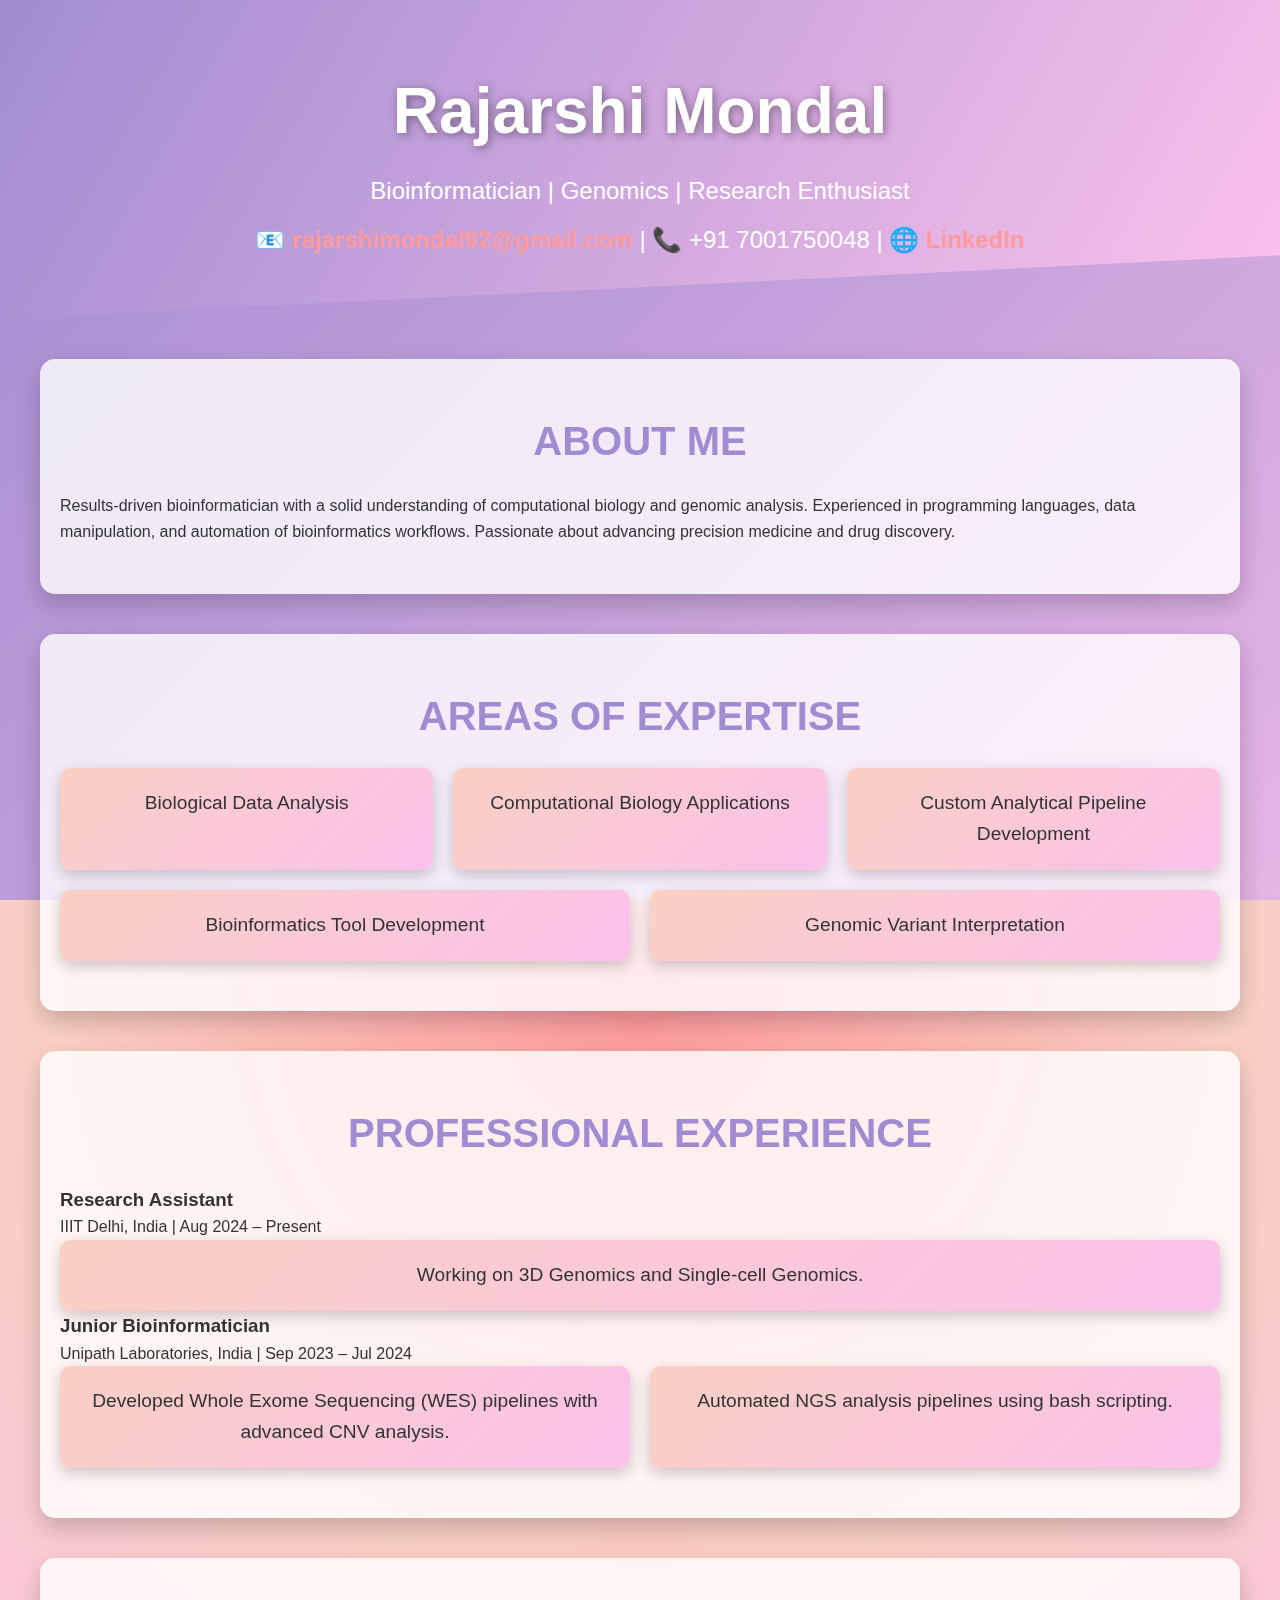
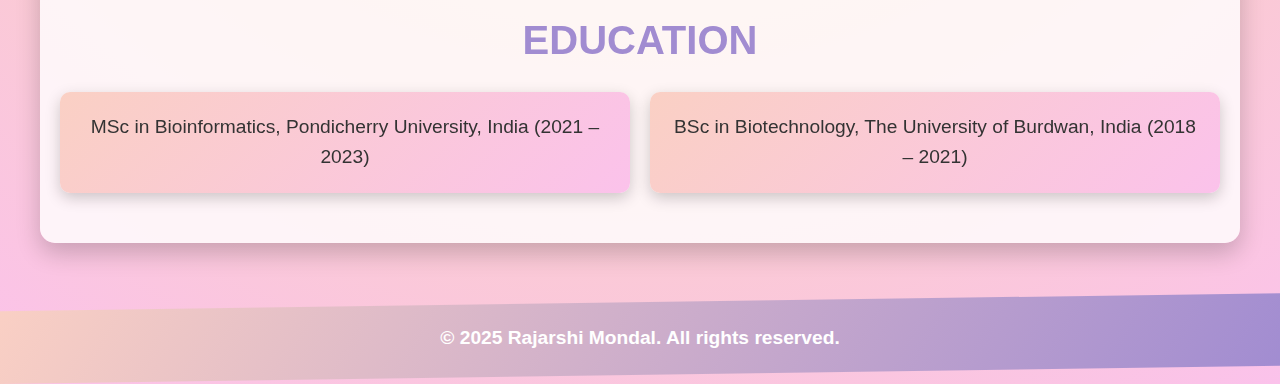
==== index3.html @ 89daa346 "Create index3.html" ====
<!DOCTYPE html>
<html lang="en">
<head>
    <meta charset="UTF-8">
    <meta name="viewport" content="width=device-width, initial-scale=1.0">
    <title>Rajarshi Mondal - Bioinformatician</title>
    <link rel="stylesheet" href="styles.css">
</head>
<body>
    <header>
        <div class="container">
            <h1>Rajarshi Mondal</h1>
            <p class="subtitle">Bioinformatician | Genomics | Research Enthusiast</p>
            <p class="contact-info">
                📧 <a href="mailto:rajarshimondal92@gmail.com">rajarshimondal92@gmail.com</a> |
                📞 +91 7001750048 |
                🌐 <a href="https://linkedin.com/in/rajarshi-mondal">LinkedIn</a>
            </p>
        </div>
    </header>

    <section id="about">
        <div class="container">
            <h2>About Me</h2>
            <p>Results-driven bioinformatician with a solid understanding of computational biology and genomic analysis. Experienced in programming languages, data manipulation, and automation of bioinformatics workflows. Passionate about advancing precision medicine and drug discovery.</p>
        </div>
    </section>

    <section id="expertise">
        <div class="container">
            <h2>Areas of Expertise</h2>
            <ul>
                <li>Biological Data Analysis</li>
                <li>Computational Biology Applications</li>
                <li>Custom Analytical Pipeline Development</li>
                <li>Bioinformatics Tool Development</li>
                <li>Genomic Variant Interpretation</li>
            </ul>
        </div>
    </section>

    <section id="experience">
        <div class="container">
            <h2>Professional Experience</h2>
            <div class="job">
                <h3>Research Assistant</h3>
                <p>IIIT Delhi, India | Aug 2024 – Present</p>
                <ul>
                    <li>Working on 3D Genomics and Single-cell Genomics.</li>
                </ul>
            </div>
            <div class="job">
                <h3>Junior Bioinformatician</h3>
                <p>Unipath Laboratories, India | Sep 2023 – Jul 2024</p>
                <ul>
                    <li>Developed Whole Exome Sequencing (WES) pipelines with advanced CNV analysis.</li>
                    <li>Automated NGS analysis pipelines using bash scripting.</li>
                </ul>
            </div>
        </div>
    </section>

    <section id="education">
        <div class="container">
            <h2>Education</h2>
            <ul>
                <li>MSc in Bioinformatics, Pondicherry University, India (2021 – 2023)</li>
                <li>BSc in Biotechnology, The University of Burdwan, India (2018 – 2021)</li>
            </ul>
        </div>
    </section>

    <footer>
        <div class="container">
            <p>&copy; 2025 Rajarshi Mondal. All rights reserved.</p>
        </div>
    </footer>
</body>
</html>
---- styles.css ----
/* Funky, vibrant, and cool style */

* {
    margin: 0;
    padding: 0;
    box-sizing: border-box;
}

body {
    font-family: 'Poppins', sans-serif;
    background: radial-gradient(circle, #ff9a9e, #fad0c4, #fbc2eb);
    color: #333;
    line-height: 1.6;
    overflow-x: hidden;
}

header {
    background: linear-gradient(120deg, #a18cd1, #fbc2eb);
    color: #fff;
    text-align: center;
    padding: 60px 20px;
    clip-path: polygon(0 0, 100% 0, 100% 80%, 0 100%);
    animation: headerWave 8s infinite;
}

header h1 {
    font-size: 4em;
    font-weight: bold;
    text-shadow: 2px 2px 10px rgba(0, 0, 0, 0.4);
}

header p {
    font-size: 1.5em;
    margin-top: 10px;
}

@keyframes headerWave {
    0%, 100% {
        clip-path: polygon(0 0, 100% 0, 100% 80%, 0 100%);
    }
    50% {
        clip-path: polygon(0 0, 100% 0, 100% 70%, 0 90%);
    }
}

nav {
    background: rgba(255, 255, 255, 0.9);
    display: flex;
    justify-content: center;
    padding: 15px 0;
    box-shadow: 0 5px 10px rgba(0, 0, 0, 0.1);
    position: sticky;
    top: 0;
    z-index: 10;
}

nav a {
    color: #ff9a9e;
    text-decoration: none;
    font-size: 1.2em;
    font-weight: bold;
    margin: 0 20px;
    transition: transform 0.3s, color 0.3s;
}

nav a:hover {
    color: #fbc2eb;
    transform: scale(1.2);
}

section {
    padding: 50px 20px;
    max-width: 1200px;
    margin: 40px auto;
    border-radius: 15px;
    background: rgba(255, 255, 255, 0.8);
    box-shadow: 0 10px 25px rgba(0, 0, 0, 0.2);
    animation: fadeIn 1s ease-in-out;
}

section h2 {
    font-size: 2.5em;
    color: #a18cd1;
    margin-bottom: 20px;
    text-transform: uppercase;
    text-align: center;
}

ul {
    list-style: none;
    display: flex;
    flex-wrap: wrap;
    gap: 20px;
    justify-content: center;
}

ul li {
    background: linear-gradient(135deg, #fad0c4, #fbc2eb);
    padding: 20px;
    border-radius: 10px;
    box-shadow: 0 5px 15px rgba(0, 0, 0, 0.2);
    flex: 1 1 300px;
    text-align: center;
    font-size: 1.2em;
    color: #333;
    transition: transform 0.3s, box-shadow 0.3s;
}

ul li:hover {
    transform: translateY(-10px);
    box-shadow: 0 8px 25px rgba(0, 0, 0, 0.4);
}

a {
    color: #ff9a9e;
    font-weight: bold;
    text-decoration: none;
    transition: color 0.3s;
}

a:hover {
    color: #a18cd1;
}

footer {
    background: linear-gradient(120deg, #fad0c4, #a18cd1);
    color: #fff;
    text-align: center;
    padding: 30px 0;
    margin-top: 50px;
    clip-path: polygon(0 20%, 100% 0, 100% 80%, 0 100%);
}

footer p {
    font-size: 1.2em;
    font-weight: bold;
}

/* Background animation */
body::before {
    content: '';
    position: fixed;
    top: 0;
    left: 0;
    width: 100%;
    height: 100%;
    z-index: -1;
    background: linear-gradient(-45deg, #ff9a9e, #fad0c4, #fbc2eb, #a18cd1);
    background-size: 400% 400%;
    animation: gradientAnimation 10s ease infinite;
}

@keyframes gradientAnimation {
    0% {
        background-position: 0% 50%;
    }
    50% {
        background-position: 100% 50%;
    }
    100% {
        background-position: 0% 50%;
    }
}

@keyframes fadeIn {
    from {
        opacity: 0;
        transform: translateY(20px);
    }
    to {
        opacity: 1;
        transform: translateY(0);
    }
}
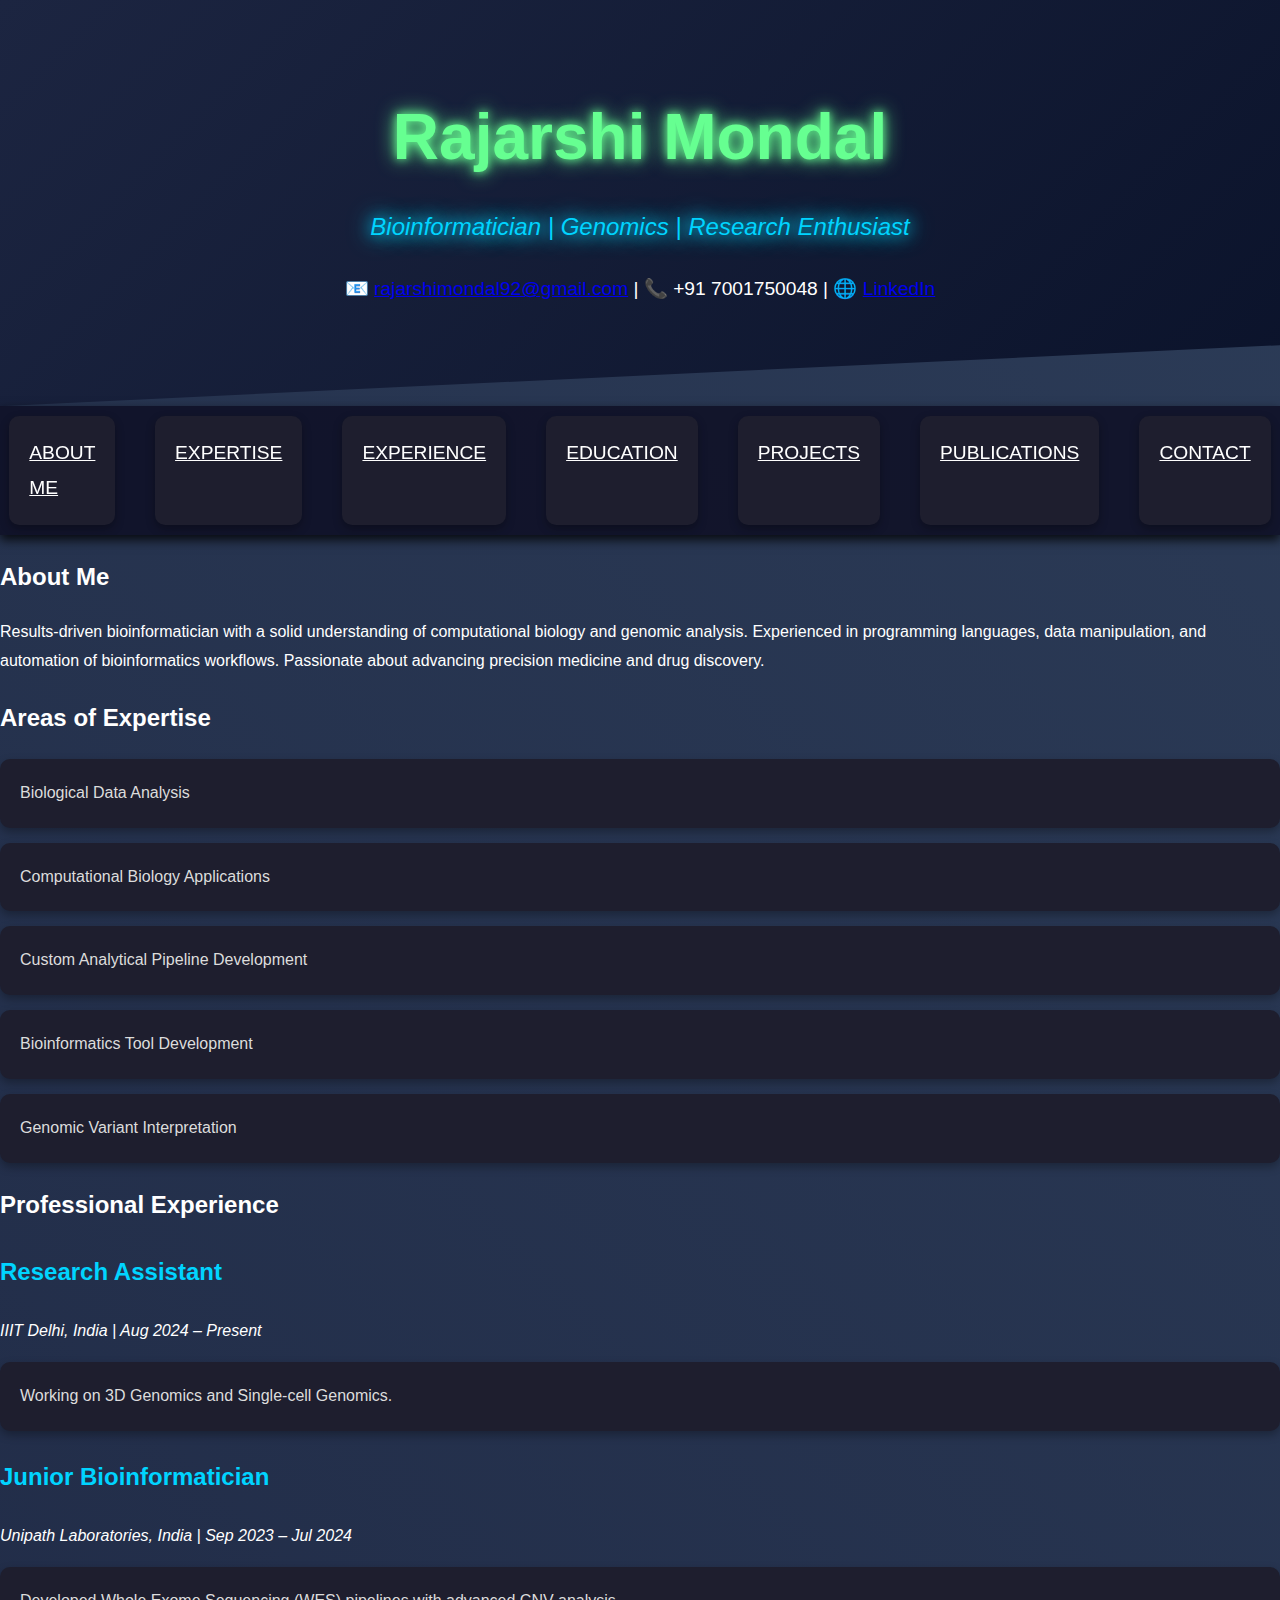
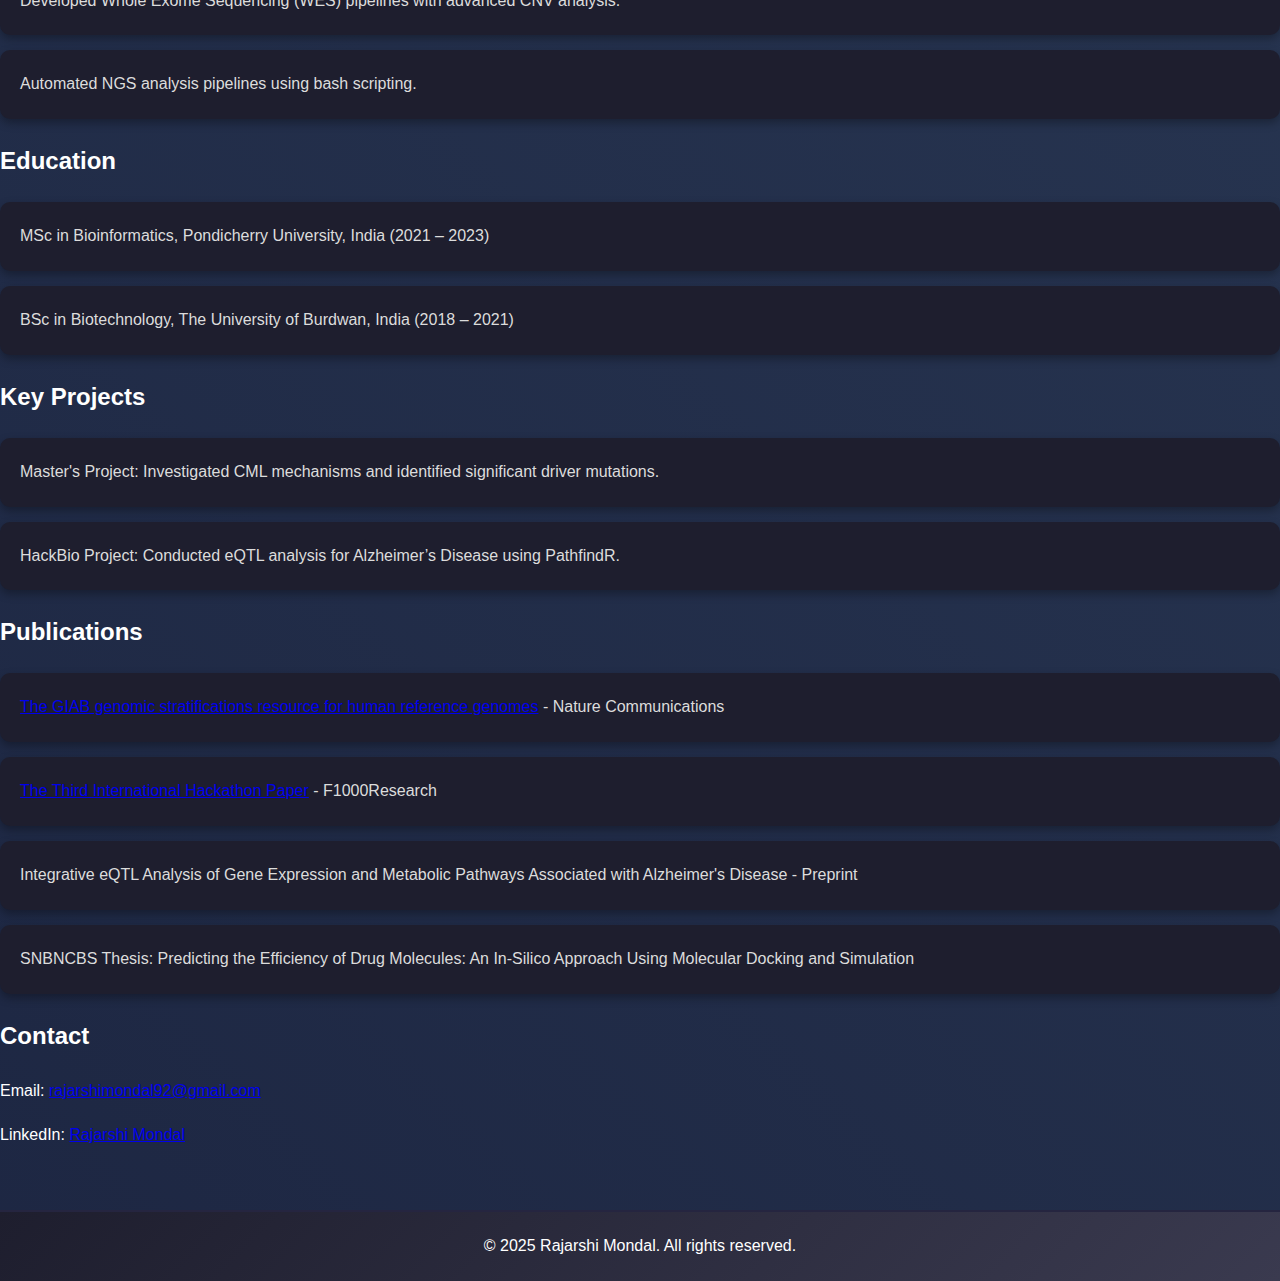
==== commit cdc17447: "Update index3.html" ====
--- a/index3.html
+++ b/index3.html
@@ -18,6 +18,20 @@
             </p>
         </div>
     </header>
+
+    <nav>
+        <div class="container">
+            <ul class="navigation">
+                <li><a href="#about">About Me</a></li>
+                <li><a href="#expertise">Expertise</a></li>
+                <li><a href="#experience">Experience</a></li>
+                <li><a href="#education">Education</a></li>
+                <li><a href="#projects">Projects</a></li>
+                <li><a href="#publications">Publications</a></li>
+                <li><a href="#contact">Contact</a></li>
+            </ul>
+        </div>
+    </nav>
 
     <section id="about">
         <div class="container">
@@ -70,6 +84,36 @@
         </div>
     </section>
 
+    <section id="projects">
+        <div class="container">
+            <h2>Key Projects</h2>
+            <ul>
+                <li>Master's Project: Investigated CML mechanisms and identified significant driver mutations.</li>
+                <li>HackBio Project: Conducted eQTL analysis for Alzheimer’s Disease using PathfindR.</li>
+            </ul>
+        </div>
+    </section>
+
+    <section id="publications">
+        <div class="container">
+            <h2>Publications</h2>
+            <ul>
+                <li><a href="https://doi.org/10.1038/s41467-024-53260-y" target="_blank">The GIAB genomic stratifications resource for human reference genomes</a> - Nature Communications</li>
+                <li><a href="https://doi.org/10.12688/f1000research.110194.1" target="_blank">The Third International Hackathon Paper</a> - F1000Research</li>
+                <li>Integrative eQTL Analysis of Gene Expression and Metabolic Pathways Associated with Alzheimer's Disease - Preprint</li>
+                <li>SNBNCBS Thesis: Predicting the Efficiency of Drug Molecules: An In-Silico Approach Using Molecular Docking and Simulation</li>
+            </ul>
+        </div>
+    </section>
+
+    <section id="contact">
+        <div class="container">
+            <h2>Contact</h2>
+            <p>Email: <a href="mailto:rajarshimondal92@gmail.com">rajarshimondal92@gmail.com</a></p>
+            <p>LinkedIn: <a href="https://linkedin.com/in/rajarshi-mondal">Rajarshi Mondal</a></p>
+        </div>
+    </section>
+
     <footer>
         <div class="container">
             <p>&copy; 2025 Rajarshi Mondal. All rights reserved.</p>
--- a/styles.css
+++ b/styles.css
@@ -1,156 +1,19 @@
-/* Funky, vibrant, and cool style */
-
-* {
+/* General Styles */
+body {
+    font-family: 'Poppins', sans-serif;
     margin: 0;
     padding: 0;
-    box-sizing: border-box;
+    background: linear-gradient(45deg, #0b132b, #1c2541, #3a506b);
+    background-size: 400% 400%; /* For gradient animation */
+    animation: gradientShift 10s ease infinite;
+    color: #ffffff;
+    line-height: 1.8;
+    overflow-x: hidden;
+    scroll-behavior: smooth;
 }
 
-body {
-    font-family: 'Poppins', sans-serif;
-    background: radial-gradient(circle, #ff9a9e, #fad0c4, #fbc2eb);
-    color: #333;
-    line-height: 1.6;
-    overflow-x: hidden;
-}
-
-header {
-    background: linear-gradient(120deg, #a18cd1, #fbc2eb);
-    color: #fff;
-    text-align: center;
-    padding: 60px 20px;
-    clip-path: polygon(0 0, 100% 0, 100% 80%, 0 100%);
-    animation: headerWave 8s infinite;
-}
-
-header h1 {
-    font-size: 4em;
-    font-weight: bold;
-    text-shadow: 2px 2px 10px rgba(0, 0, 0, 0.4);
-}
-
-header p {
-    font-size: 1.5em;
-    margin-top: 10px;
-}
-
-@keyframes headerWave {
-    0%, 100% {
-        clip-path: polygon(0 0, 100% 0, 100% 80%, 0 100%);
-    }
-    50% {
-        clip-path: polygon(0 0, 100% 0, 100% 70%, 0 90%);
-    }
-}
-
-nav {
-    background: rgba(255, 255, 255, 0.9);
-    display: flex;
-    justify-content: center;
-    padding: 15px 0;
-    box-shadow: 0 5px 10px rgba(0, 0, 0, 0.1);
-    position: sticky;
-    top: 0;
-    z-index: 10;
-}
-
-nav a {
-    color: #ff9a9e;
-    text-decoration: none;
-    font-size: 1.2em;
-    font-weight: bold;
-    margin: 0 20px;
-    transition: transform 0.3s, color 0.3s;
-}
-
-nav a:hover {
-    color: #fbc2eb;
-    transform: scale(1.2);
-}
-
-section {
-    padding: 50px 20px;
-    max-width: 1200px;
-    margin: 40px auto;
-    border-radius: 15px;
-    background: rgba(255, 255, 255, 0.8);
-    box-shadow: 0 10px 25px rgba(0, 0, 0, 0.2);
-    animation: fadeIn 1s ease-in-out;
-}
-
-section h2 {
-    font-size: 2.5em;
-    color: #a18cd1;
-    margin-bottom: 20px;
-    text-transform: uppercase;
-    text-align: center;
-}
-
-ul {
-    list-style: none;
-    display: flex;
-    flex-wrap: wrap;
-    gap: 20px;
-    justify-content: center;
-}
-
-ul li {
-    background: linear-gradient(135deg, #fad0c4, #fbc2eb);
-    padding: 20px;
-    border-radius: 10px;
-    box-shadow: 0 5px 15px rgba(0, 0, 0, 0.2);
-    flex: 1 1 300px;
-    text-align: center;
-    font-size: 1.2em;
-    color: #333;
-    transition: transform 0.3s, box-shadow 0.3s;
-}
-
-ul li:hover {
-    transform: translateY(-10px);
-    box-shadow: 0 8px 25px rgba(0, 0, 0, 0.4);
-}
-
-a {
-    color: #ff9a9e;
-    font-weight: bold;
-    text-decoration: none;
-    transition: color 0.3s;
-}
-
-a:hover {
-    color: #a18cd1;
-}
-
-footer {
-    background: linear-gradient(120deg, #fad0c4, #a18cd1);
-    color: #fff;
-    text-align: center;
-    padding: 30px 0;
-    margin-top: 50px;
-    clip-path: polygon(0 20%, 100% 0, 100% 80%, 0 100%);
-}
-
-footer p {
-    font-size: 1.2em;
-    font-weight: bold;
-}
-
-/* Background animation */
-body::before {
-    content: '';
-    position: fixed;
-    top: 0;
-    left: 0;
-    width: 100%;
-    height: 100%;
-    z-index: -1;
-    background: linear-gradient(-45deg, #ff9a9e, #fad0c4, #fbc2eb, #a18cd1);
-    background-size: 400% 400%;
-    animation: gradientAnimation 10s ease infinite;
-}
-
-@keyframes gradientAnimation {
+/* Gradient Animation */
+@keyframes gradientShift {
     0% {
         background-position: 0% 50%;
     }
@@ -162,13 +25,151 @@
     }
 }
 
-@keyframes fadeIn {
-    from {
-        opacity: 0;
-        transform: translateY(20px);
-    }
+/* Navigation */
+nav {
+    background: rgba(12, 12, 34, 0.8); /* Slightly transparent */
+    padding: 10px 0;
+    position: sticky;
+    top: 0;
+    z-index: 1000;
+    box-shadow: 0 5px 10px rgba(0, 0, 0, 0.8);
+}
+
+nav ul {
+    list-style: none;
+    display: flex;
+    justify-content: center;
+    margin: 0;
+    padding: 0;
+}
+
+nav ul li {
+    margin: 0 20px;
+}
+
+nav ul li a {
+    color: #ffffff;
+    font-size: 1.2em;
+    text-transform: uppercase;
+    border-bottom: 2px solid transparent;
+    transition: color 0.3s ease, border-bottom 0.3s ease;
+}
+
+nav ul li a:hover {
+    color: #66ff91;
+    border-bottom: 2px solid #66ff91;
+}
+
+/* Header */
+header {
+    background: linear-gradient(135deg, #1c2541, #0b132b);
+    color: #ffffff;
+    padding: 80px 20px;
+    text-align: center;
+    position: relative;
+    clip-path: polygon(0 0, 100% 0, 100% 85%, 0 100%);
+    box-shadow: 0 5px 15px rgba(0, 0, 0, 0.6);
+}
+
+header h1 {
+    font-size: 4em;
+    margin: 0;
+    color: #66ff91;
+    text-shadow: 0 0 10px #66ff91, 0 0 20px #66ff91;
+    animation: glow 2s infinite alternate;
+}
+
+header .subtitle {
+    font-size: 1.5em;
+    margin-top: 10px;
+    font-style: italic;
+    color: #00d4ff;
+    text-shadow: 0 0 15px #00d4ff, 0 0 25px #00d4ff;
+}
+
+header .contact-info {
+    margin-top: 20px;
+    font-size: 1.2em;
+}
+
+/* Section Containers with Slanting Design */
+.slanted {
+    background: rgba(255, 255, 255, 0.05); /* Semi-transparent container */
+    clip-path: polygon(0 0, 100% 10%, 100% 90%, 0 100%);
+    padding: 60px 20px;
+    margin: 50px 0;
+    box-shadow: 0 8px 25px rgba(0, 0, 0, 0.4);
+    backdrop-filter: blur(10px);
+    transition: transform 0.3s ease, box-shadow 0.3s ease;
+}
+
+.slanted:nth-child(odd) {
+    background: rgba(30, 50, 80, 0.85);
+    clip-path: polygon(0 10%, 100% 0, 100% 90%, 0 100%);
+}
+
+.slanted:hover {
+    transform: translateY(-10px);
+    box-shadow: 0 10px 30px rgba(0, 0, 0, 0.6);
+}
+
+.slanted h2 {
+    font-size: 3em;
+    margin-bottom: 20px;
+    color: #66ff91;
+    border-bottom: 4px solid #00d4ff;
+    padding-bottom: 5px;
+    text-shadow: 0 0 10px #66ff91;
+}
+
+/* List Items */
+ul {
+    list-style: none;
+    padding: 0;
+}
+
+ul li {
+    background: #1e1e2e;
+    margin: 15px 0;
+    padding: 20px;
+    border-radius: 10px;
+    box-shadow: 0 4px 10px rgba(0, 0, 0, 0.3);
+    transition: transform 0.3s ease, box-shadow 0.3s ease;
+    color: #dcdcdc;
+}
+
+ul li:hover {
+    transform: translateY(-5px);
+    box-shadow: 0 8px 20px rgba(0, 0, 0, 0.5);
+}
+
+.job h3 {
+    font-size: 1.5em;
+    color: #00d4ff;
+}
+
+.job p {
+    font-style: italic;
+    color: #ffffff;
+}
+
+/* Footer */
+footer {
+    background: linear-gradient(135deg, #1e1e2e, #3a3a4f);
+    color: #ffffff;
+    text-align: center;
+    padding: 20px 0;
+    margin-top: 60px;
+    border-top: 2px solid #252540;
+}
+
+footer p {
+    margin: 0;
+}
+
+/* Animation */
+@keyframes glow {
     to {
-        opacity: 1;
-        transform: translateY(0);
+        text-shadow: 0 0 30px #66ff91, 0 0 60px #66ff91;
     }
 }
